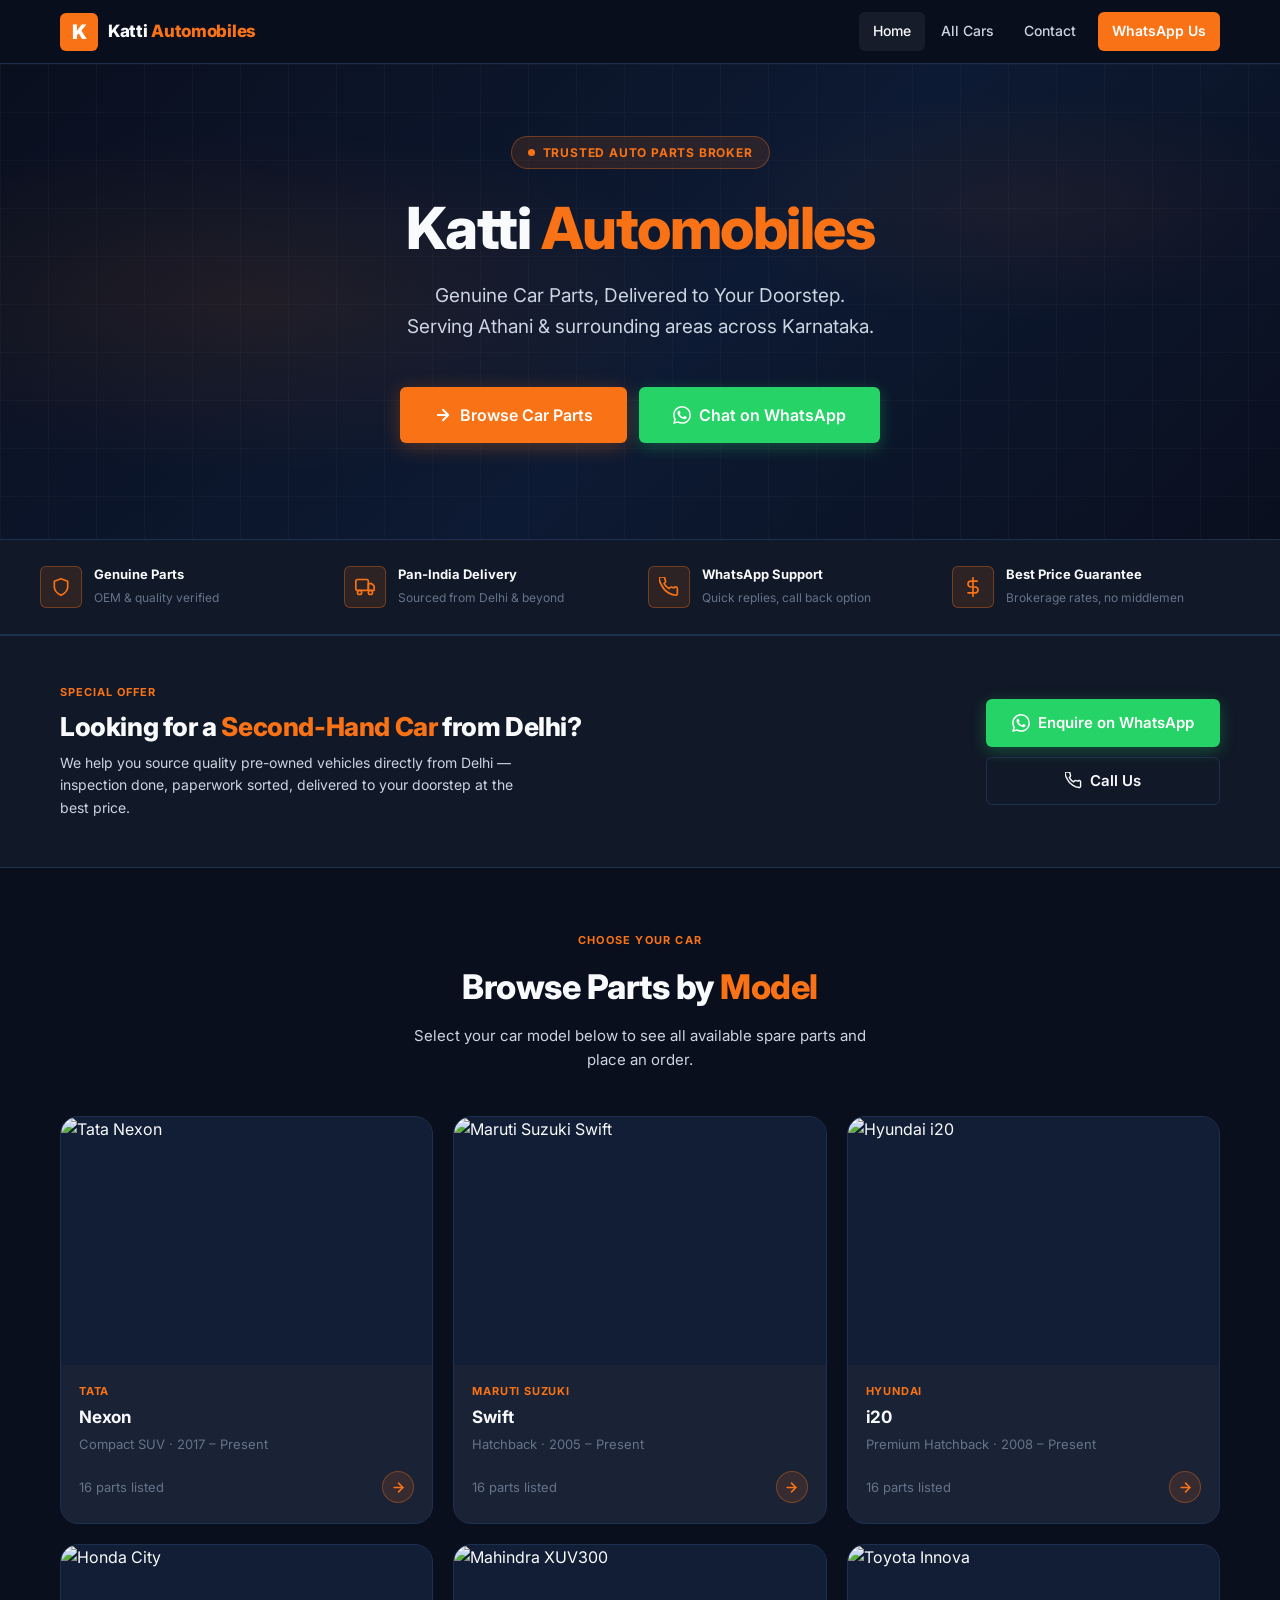
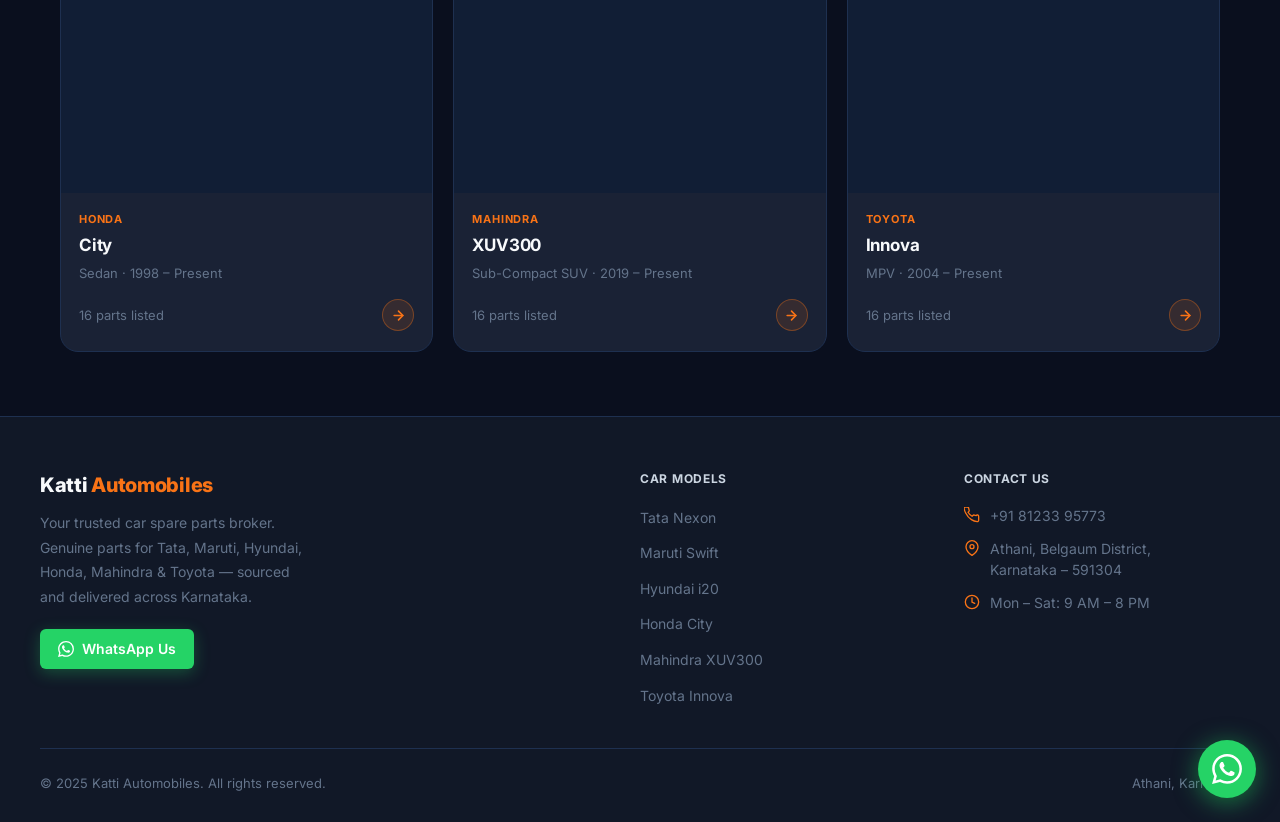
==== index.html @ c4cd8be2 "Initial commit — Katti Automobiles static website Complete mobile-first spare parts brokerage site f" ====
<!DOCTYPE html>
<html lang="en">
<head>
  <meta charset="UTF-8">
  <meta name="viewport" content="width=device-width, initial-scale=1.0">
  <title>Katti Automobiles — Genuine Car Parts, Delivered to Your Doorstep</title>
  <meta name="description" content="Katti Automobiles — your trusted source for genuine car spare parts in Athani, Karnataka. Tata Nexon, Maruti Swift, Hyundai i20, Honda City, Mahindra XUV300, Toyota Innova parts. Fast delivery, great prices.">

  <!-- Open Graph for WhatsApp link previews -->
  <meta property="og:title"       content="Katti Automobiles — Car Spare Parts">
  <meta property="og:description" content="Genuine spare parts for Tata, Maruti, Hyundai, Honda, Mahindra & Toyota. Order on WhatsApp.">
  <meta property="og:type"        content="website">

  <link rel="preconnect" href="https://fonts.googleapis.com">
  <link rel="preconnect" href="https://fonts.gstatic.com" crossorigin>
  <link rel="stylesheet" href="style.css">
</head>
<body>

  <!-- ════════════════════════════════════════════════
       NAVIGATION
  ════════════════════════════════════════════════ -->
  <nav class="nav" role="navigation" aria-label="Main navigation">
    <div class="nav-inner">

      <a href="index.html" class="nav-logo" aria-label="Katti Automobiles — Home">
        <div class="nav-logo-icon" aria-hidden="true">K</div>
        <span class="nav-logo-name">Katti <em>Automobiles</em></span>
      </a>

      <button class="nav-toggle" id="navToggle" aria-label="Toggle menu" aria-expanded="false" aria-controls="navLinks">
        <span></span><span></span><span></span>
      </button>

      <div class="nav-links" id="navLinks" role="menubar">
        <a href="index.html" class="active" role="menuitem">Home</a>
        <a href="#all-cars"              role="menuitem">All Cars</a>
        <a href="#contact"               role="menuitem">Contact</a>
        <!-- REPLACE href with your real WhatsApp number: wa.me/91XXXXXXXXXX -->
        <a href="https://wa.me/918123395773?text=Hi%2C%20I%20need%20help%20with%20a%20car%20part."
           class="nav-cta" target="_blank" rel="noopener" role="menuitem">
          WhatsApp Us
        </a>
      </div>

    </div>
  </nav>


  <!-- ════════════════════════════════════════════════
       HERO
  ════════════════════════════════════════════════ -->
  <header class="hero">
    <div class="hero-body">
      <div class="hero-badge">
        <span class="hero-badge-dot"></span>
        Trusted Auto Parts Broker
      </div>

      <h1>Katti <span>Automobiles</span></h1>

      <p class="hero-tagline">
        Genuine Car Parts, Delivered to Your Doorstep.<br>
        Serving Athani &amp; surrounding areas across Karnataka.
      </p>

      <div class="hero-actions">
        <a href="#all-cars" class="btn btn-primary btn-lg">
          <!-- Arrow icon -->
          <svg width="18" height="18" viewBox="0 0 24 24" fill="none" stroke="currentColor" stroke-width="2.5" stroke-linecap="round" stroke-linejoin="round" aria-hidden="true">
            <line x1="5" y1="12" x2="19" y2="12"/>
            <polyline points="12 5 19 12 12 19"/>
          </svg>
          Browse Car Parts
        </a>
        <!-- REPLACE with your real WhatsApp number -->
        <a href="https://wa.me/918123395773?text=Hi%2C%20I%20need%20a%20car%20part.%20Can%20you%20help%3F"
           class="btn btn-whatsapp btn-lg" target="_blank" rel="noopener">
          <svg viewBox="0 0 24 24" fill="currentColor" width="18" height="18" aria-hidden="true">
            <path d="M17.472 14.382c-.297-.149-1.758-.867-2.03-.967-.273-.099-.471-.148-.67.15-.197.297-.767.966-.94 1.164-.173.199-.347.223-.644.075-.297-.15-1.255-.463-2.39-1.475-.883-.788-1.48-1.761-1.653-2.059-.173-.297-.018-.458.13-.606.134-.133.298-.347.446-.52.149-.174.198-.298.298-.497.099-.198.05-.371-.025-.52-.075-.149-.669-1.612-.916-2.207-.242-.579-.487-.5-.669-.51-.173-.008-.371-.01-.57-.01-.198 0-.52.074-.792.372-.272.297-1.04 1.016-1.04 2.479 0 1.462 1.065 2.875 1.213 3.074.149.198 2.096 3.2 5.077 4.487.709.306 1.262.489 1.694.625.712.227 1.36.195 1.871.118.571-.085 1.758-.719 2.006-1.413.248-.694.248-1.289.173-1.413-.074-.124-.272-.198-.57-.347m-5.421 7.403h-.004a9.87 9.87 0 01-5.031-1.378l-.361-.214-3.741.982.998-3.648-.235-.374a9.86 9.86 0 01-1.51-5.26c.001-5.45 4.436-9.884 9.888-9.884 2.64 0 5.122 1.03 6.988 2.898a9.825 9.825 0 012.893 6.994c-.003 5.45-4.437 9.884-9.885 9.884m8.413-18.297A11.815 11.815 0 0012.05 0C5.495 0 .16 5.335.157 11.892c0 2.096.547 4.142 1.588 5.945L.057 24l6.305-1.654a11.882 11.882 0 005.683 1.448h.005c6.554 0 11.89-5.335 11.893-11.893a11.821 11.821 0 00-3.48-8.413z"/>
          </svg>
          Chat on WhatsApp
        </a>
      </div>
    </div>
  </header>


  <!-- ════════════════════════════════════════════════
       TRUST STRIP
  ════════════════════════════════════════════════ -->
  <section class="trust-strip" aria-label="Why choose us">
    <div class="trust-inner">

      <div class="trust-item">
        <div class="trust-icon" aria-hidden="true">
          <svg viewBox="0 0 24 24" fill="none" stroke="currentColor" stroke-width="2" stroke-linecap="round" stroke-linejoin="round">
            <path d="M12 22s8-4 8-10V5l-8-3-8 3v7c0 6 8 10 8 10z"/>
          </svg>
        </div>
        <div class="trust-text">
          <strong>Genuine Parts</strong>
          <span>OEM &amp; quality verified</span>
        </div>
      </div>

      <div class="trust-item">
        <div class="trust-icon" aria-hidden="true">
          <svg viewBox="0 0 24 24" fill="none" stroke="currentColor" stroke-width="2" stroke-linecap="round" stroke-linejoin="round">
            <rect x="1" y="3" width="15" height="13" rx="2"/><polygon points="16 8 20 8 23 11 23 16 16 16 16 8"/>
            <circle cx="5.5" cy="18.5" r="2.5"/><circle cx="18.5" cy="18.5" r="2.5"/>
          </svg>
        </div>
        <div class="trust-text">
          <strong>Pan-India Delivery</strong>
          <span>Sourced from Delhi &amp; beyond</span>
        </div>
      </div>

      <div class="trust-item">
        <div class="trust-icon" aria-hidden="true">
          <svg viewBox="0 0 24 24" fill="none" stroke="currentColor" stroke-width="2" stroke-linecap="round" stroke-linejoin="round">
            <path d="M22 16.92v3a2 2 0 01-2.18 2 19.79 19.79 0 01-8.63-3.07A19.5 19.5 0 013.07 9.8a19.79 19.79 0 01-3.07-8.68A2 2 0 012 0h3a2 2 0 012 1.72 12.84 12.84 0 00.7 2.81 2 2 0 01-.45 2.11L6.09 7.91a16 16 0 006 6l1.27-1.27a2 2 0 012.11-.45 12.84 12.84 0 002.81.7A2 2 0 0122 14v2.92z"/>
          </svg>
        </div>
        <div class="trust-text">
          <strong>WhatsApp Support</strong>
          <span>Quick replies, call back option</span>
        </div>
      </div>

      <div class="trust-item">
        <div class="trust-icon" aria-hidden="true">
          <svg viewBox="0 0 24 24" fill="none" stroke="currentColor" stroke-width="2" stroke-linecap="round" stroke-linejoin="round">
            <line x1="12" y1="1" x2="12" y2="23"/><path d="M17 5H9.5a3.5 3.5 0 000 7h5a3.5 3.5 0 010 7H6"/>
          </svg>
        </div>
        <div class="trust-text">
          <strong>Best Price Guarantee</strong>
          <span>Brokerage rates, no middlemen</span>
        </div>
      </div>

    </div>
  </section>


  <!-- ════════════════════════════════════════════════
       SECOND-HAND CAR BANNER
  ════════════════════════════════════════════════ -->
  <section class="banner-outer" id="used-cars" aria-label="Second-hand cars from Delhi">
    <div class="banner-inner">
      <div>
        <div class="banner-label">Special Offer</div>
        <h2>Looking for a <span>Second-Hand Car</span> from Delhi?</h2>
        <p>
          We help you source quality pre-owned vehicles directly from Delhi — inspection done,
          paperwork sorted, delivered to your doorstep at the best price.
        </p>
      </div>
      <div class="banner-actions">
        <!-- REPLACE with your real WhatsApp number -->
        <a href="https://wa.me/918123395773?text=Hi%2C%20I'm%20looking%20for%20a%20second-hand%20car%20from%20Delhi.%20Can%20you%20help%3F"
           class="btn btn-whatsapp" target="_blank" rel="noopener">
          <svg viewBox="0 0 24 24" fill="currentColor" width="18" height="18" aria-hidden="true">
            <path d="M17.472 14.382c-.297-.149-1.758-.867-2.03-.967-.273-.099-.471-.148-.67.15-.197.297-.767.966-.94 1.164-.173.199-.347.223-.644.075-.297-.15-1.255-.463-2.39-1.475-.883-.788-1.48-1.761-1.653-2.059-.173-.297-.018-.458.13-.606.134-.133.298-.347.446-.52.149-.174.198-.298.298-.497.099-.198.05-.371-.025-.52-.075-.149-.669-1.612-.916-2.207-.242-.579-.487-.5-.669-.51-.173-.008-.371-.01-.57-.01-.198 0-.52.074-.792.372-.272.297-1.04 1.016-1.04 2.479 0 1.462 1.065 2.875 1.213 3.074.149.198 2.096 3.2 5.077 4.487.709.306 1.262.489 1.694.625.712.227 1.36.195 1.871.118.571-.085 1.758-.719 2.006-1.413.248-.694.248-1.289.173-1.413-.074-.124-.272-.198-.57-.347m-5.421 7.403h-.004a9.87 9.87 0 01-5.031-1.378l-.361-.214-3.741.982.998-3.648-.235-.374a9.86 9.86 0 01-1.51-5.26c.001-5.45 4.436-9.884 9.888-9.884 2.64 0 5.122 1.03 6.988 2.898a9.825 9.825 0 012.893 6.994c-.003 5.45-4.437 9.884-9.885 9.884m8.413-18.297A11.815 11.815 0 0012.05 0C5.495 0 .16 5.335.157 11.892c0 2.096.547 4.142 1.588 5.945L.057 24l6.305-1.654a11.882 11.882 0 005.683 1.448h.005c6.554 0 11.89-5.335 11.893-11.893a11.821 11.821 0 00-3.48-8.413z"/>
          </svg>
          Enquire on WhatsApp
        </a>
        <!-- REPLACE +91 81233 95773 with real number -->
        <a href="tel:+918123395773" class="btn btn-outline">
          <svg viewBox="0 0 24 24" fill="none" stroke="currentColor" stroke-width="2" stroke-linecap="round" width="17" height="17" aria-hidden="true">
            <path d="M22 16.92v3a2 2 0 01-2.18 2 19.79 19.79 0 01-8.63-3.07A19.5 19.5 0 013.07 9.8a19.79 19.79 0 01-3.07-8.68A2 2 0 012 0h3a2 2 0 012 1.72 12.84 12.84 0 00.7 2.81 2 2 0 01-.45 2.11L6.09 7.91a16 16 0 006 6l1.27-1.27a2 2 0 012.11-.45 12.84 12.84 0 002.81.7A2 2 0 0122 14v2.92z"/>
          </svg>
          Call Us
        </a>
      </div>
    </div>
  </section>


  <!-- ════════════════════════════════════════════════
       CAR MODELS GRID
  ════════════════════════════════════════════════ -->
  <section class="cars-section" id="all-cars" aria-label="Browse by car model">
    <div class="section-header">
      <div class="section-label">Choose your car</div>
      <h2>Browse Parts by <span>Model</span></h2>
      <p>Select your car model below to see all available spare parts and place an order.</p>
    </div>

    <!-- Car cards are injected here by script.js → buildCarGrid() -->
    <div class="cars-grid" id="carGrid" aria-label="Car models list"></div>
  </section>


  <!-- ════════════════════════════════════════════════
       FOOTER
  ════════════════════════════════════════════════ -->
  <footer class="footer" id="contact">
    <div class="footer-grid">

      <!-- Brand -->
      <div>
        <div class="footer-brand-name">Katti <em>Automobiles</em></div>
        <p class="footer-desc">
          Your trusted car spare parts broker. Genuine parts for Tata, Maruti, Hyundai, Honda,
          Mahindra &amp; Toyota — sourced and delivered across Karnataka.
        </p>
        <!-- REPLACE with real WhatsApp number -->
        <a href="https://wa.me/918123395773" class="btn btn-whatsapp btn-sm" target="_blank" rel="noopener">
          <svg viewBox="0 0 24 24" fill="currentColor" width="16" height="16" aria-hidden="true">
            <path d="M17.472 14.382c-.297-.149-1.758-.867-2.03-.967-.273-.099-.471-.148-.67.15-.197.297-.767.966-.94 1.164-.173.199-.347.223-.644.075-.297-.15-1.255-.463-2.39-1.475-.883-.788-1.48-1.761-1.653-2.059-.173-.297-.018-.458.13-.606.134-.133.298-.347.446-.52.149-.174.198-.298.298-.497.099-.198.05-.371-.025-.52-.075-.149-.669-1.612-.916-2.207-.242-.579-.487-.5-.669-.51-.173-.008-.371-.01-.57-.01-.198 0-.52.074-.792.372-.272.297-1.04 1.016-1.04 2.479 0 1.462 1.065 2.875 1.213 3.074.149.198 2.096 3.2 5.077 4.487.709.306 1.262.489 1.694.625.712.227 1.36.195 1.871.118.571-.085 1.758-.719 2.006-1.413.248-.694.248-1.289.173-1.413-.074-.124-.272-.198-.57-.347m-5.421 7.403h-.004a9.87 9.87 0 01-5.031-1.378l-.361-.214-3.741.982.998-3.648-.235-.374a9.86 9.86 0 01-1.51-5.26c.001-5.45 4.436-9.884 9.888-9.884 2.64 0 5.122 1.03 6.988 2.898a9.825 9.825 0 012.893 6.994c-.003 5.45-4.437 9.884-9.885 9.884m8.413-18.297A11.815 11.815 0 0012.05 0C5.495 0 .16 5.335.157 11.892c0 2.096.547 4.142 1.588 5.945L.057 24l6.305-1.654a11.882 11.882 0 005.683 1.448h.005c6.554 0 11.89-5.335 11.893-11.893a11.821 11.821 0 00-3.48-8.413z"/>
          </svg>
          WhatsApp Us
        </a>
      </div>

      <!-- Quick links -->
      <div class="footer-col">
        <h4>Car Models</h4>
        <ul class="footer-links-list">
          <li><a href="car.html?model=tata-nexon">Tata Nexon</a></li>
          <li><a href="car.html?model=maruti-swift">Maruti Swift</a></li>
          <li><a href="car.html?model=hyundai-i20">Hyundai i20</a></li>
          <li><a href="car.html?model=honda-city">Honda City</a></li>
          <li><a href="car.html?model=mahindra-xuv300">Mahindra XUV300</a></li>
          <li><a href="car.html?model=toyota-innova">Toyota Innova</a></li>
        </ul>
      </div>

      <!-- Contact -->
      <div class="footer-col">
        <h4>Contact Us</h4>
        <ul class="footer-contact-list">
          <li class="footer-contact-item">
            <svg viewBox="0 0 24 24" fill="none" stroke="currentColor" stroke-width="2" stroke-linecap="round" aria-hidden="true">
              <path d="M22 16.92v3a2 2 0 01-2.18 2 19.79 19.79 0 01-8.63-3.07A19.5 19.5 0 013.07 9.8a19.79 19.79 0 01-3.07-8.68A2 2 0 012 0h3a2 2 0 012 1.72 12.84 12.84 0 00.7 2.81 2 2 0 01-.45 2.11L6.09 7.91a16 16 0 006 6l1.27-1.27a2 2 0 012.11-.45 12.84 12.84 0 002.81.7A2 2 0 0122 14v2.92z"/>
            </svg>
            <!-- REPLACE with real phone number -->
            <a href="tel:+918123395773">+91 81233 95773</a>
          </li>
          <li class="footer-contact-item">
            <svg viewBox="0 0 24 24" fill="none" stroke="currentColor" stroke-width="2" stroke-linecap="round" stroke-linejoin="round" aria-hidden="true">
              <path d="M21 10c0 7-9 13-9 13s-9-6-9-13a9 9 0 0118 0z"/><circle cx="12" cy="10" r="3"/>
            </svg>
            Athani, Belgaum District,<br>Karnataka – 591304
          </li>
          <li class="footer-contact-item">
            <svg viewBox="0 0 24 24" fill="none" stroke="currentColor" stroke-width="2" stroke-linecap="round" aria-hidden="true">
              <circle cx="12" cy="12" r="10"/><polyline points="12 6 12 12 16 14"/>
            </svg>
            Mon – Sat: 9 AM – 8 PM
          </li>
        </ul>
      </div>

    </div>

    <div class="footer-bottom">
      <p class="footer-copy">&copy; 2025 Katti Automobiles. All rights reserved.</p>
      <p class="footer-copy">Athani, Karnataka</p>
    </div>
  </footer>

  <!-- Modal and WhatsApp float button are injected by script.js -->
  <script src="script.js"></script>
</body>
</html>
---- style.css ----
/* ============================================================
   Katti Automobiles — style.css
   Color scheme: Dark navy + Orange accent (automotive/trustworthy)
   Mobile-first design for customers in Athani, Karnataka
   ============================================================ */

@import url('https://fonts.googleapis.com/css2?family=Inter:wght@400;500;600;700;800&display=swap');

/* ============================================================
   DESIGN TOKENS
   ============================================================ */
:root {
  --bg-primary:      #0a0f1e;
  --bg-secondary:    #111827;
  --bg-card:         #1a2235;
  --bg-input:        #0f172a;

  --accent:          #f97316;
  --accent-hover:    #ea580c;
  --accent-light:    rgba(249, 115, 22, 0.12);
  --accent-border:   rgba(249, 115, 22, 0.35);

  --text-primary:    #f8fafc;
  --text-secondary:  #cbd5e1;
  --text-muted:      #64748b;

  --border:          #1e3050;
  --success:         #22c55e;
  --success-bg:      rgba(34, 197, 94, 0.1);
  --success-border:  rgba(34, 197, 94, 0.25);
  --error:           #ef4444;
  --error-bg:        rgba(239, 68, 68, 0.1);
  --error-border:    rgba(239, 68, 68, 0.25);
  --whatsapp:        #25d366;
  --whatsapp-dark:   #128c7e;

  --shadow-sm:    0 2px 8px rgba(0, 0, 0, 0.3);
  --shadow:       0 4px 24px rgba(0, 0, 0, 0.45);
  --shadow-lg:    0 8px 40px rgba(0, 0, 0, 0.6);
  --shadow-orange: 0 4px 20px rgba(249, 115, 22, 0.3);

  --r-sm:  6px;
  --r:     12px;
  --r-lg:  18px;
  --r-xl:  24px;

  --nav-h: 64px;
  --max-w: 1200px;
}

/* ============================================================
   RESET & BASE
   ============================================================ */
*, *::before, *::after { box-sizing: border-box; margin: 0; padding: 0; }

html { scroll-behavior: smooth; -webkit-tap-highlight-color: transparent; }

body {
  font-family: 'Inter', system-ui, -apple-system, sans-serif;
  background: var(--bg-primary);
  color: var(--text-primary);
  line-height: 1.6;
  min-height: 100vh;
  overflow-x: hidden;
}

img { max-width: 100%; height: auto; display: block; }
a { color: inherit; text-decoration: none; }
button { cursor: pointer; font-family: inherit; border: none; background: none; }
ul, ol { list-style: none; }

/* ============================================================
   NAVIGATION
   ============================================================ */
.nav {
  position: sticky;
  top: 0;
  z-index: 200;
  height: var(--nav-h);
  background: rgba(10, 15, 30, 0.96);
  backdrop-filter: blur(16px);
  -webkit-backdrop-filter: blur(16px);
  border-bottom: 1px solid var(--border);
}

.nav-inner {
  max-width: var(--max-w);
  margin: 0 auto;
  padding: 0 20px;
  height: 100%;
  display: flex;
  align-items: center;
  justify-content: space-between;
  gap: 16px;
}

.nav-logo {
  display: flex;
  align-items: center;
  gap: 10px;
  flex-shrink: 0;
}

.nav-logo-icon {
  width: 38px;
  height: 38px;
  background: var(--accent);
  border-radius: var(--r-sm);
  display: grid;
  place-items: center;
  font-size: 20px;
  font-weight: 900;
  color: #fff;
  letter-spacing: -1px;
}

.nav-logo-name {
  font-size: 17px;
  font-weight: 800;
  letter-spacing: -0.3px;
  color: var(--text-primary);
}

.nav-logo-name em {
  color: var(--accent);
  font-style: normal;
}

.nav-links {
  display: flex;
  align-items: center;
  gap: 2px;
}

.nav-links a {
  padding: 8px 14px;
  border-radius: var(--r-sm);
  font-size: 14px;
  font-weight: 500;
  color: var(--text-secondary);
  transition: color 0.2s, background 0.2s;
  white-space: nowrap;
}

.nav-links a:hover, .nav-links a.active {
  color: var(--text-primary);
  background: rgba(255,255,255,0.06);
}

.nav-links .nav-cta {
  background: var(--accent);
  color: #fff;
  font-weight: 600;
  margin-left: 6px;
  transition: background 0.2s, transform 0.15s;
}
.nav-links .nav-cta:hover { background: var(--accent-hover); transform: translateY(-1px); }

/* Hamburger — mobile only */
.nav-toggle {
  display: none;
  flex-direction: column;
  gap: 5px;
  padding: 8px;
}
.nav-toggle span {
  display: block;
  width: 22px;
  height: 2px;
  background: var(--text-primary);
  border-radius: 2px;
  transition: all 0.3s;
}

@media (max-width: 640px) {
  .nav-toggle { display: flex; }
  .nav-links {
    display: none;
    position: fixed;
    top: var(--nav-h);
    left: 0;
    right: 0;
    background: var(--bg-secondary);
    border-bottom: 1px solid var(--border);
    flex-direction: column;
    padding: 12px 16px 20px;
    gap: 2px;
    box-shadow: var(--shadow);
  }
  .nav-links.open { display: flex; }
  .nav-links a { width: 100%; padding: 13px 16px; font-size: 15px; border-radius: var(--r-sm); }
  .nav-links .nav-cta { margin-left: 0; margin-top: 8px; }
}

/* ============================================================
   BUTTONS
   ============================================================ */
.btn {
  display: inline-flex;
  align-items: center;
  justify-content: center;
  gap: 8px;
  padding: 13px 26px;
  border-radius: var(--r-sm);
  font-size: 15px;
  font-weight: 600;
  line-height: 1;
  cursor: pointer;
  transition: all 0.2s;
  border: none;
  min-height: 48px;
  white-space: nowrap;
  font-family: inherit;
}

.btn-primary {
  background: var(--accent);
  color: #fff;
  box-shadow: var(--shadow-orange);
}
.btn-primary:hover { background: var(--accent-hover); transform: translateY(-2px); box-shadow: 0 6px 28px rgba(249,115,22,0.45); }
.btn-primary:active { transform: translateY(0); }

.btn-outline {
  background: transparent;
  color: var(--text-primary);
  border: 1.5px solid var(--border);
}
.btn-outline:hover { border-color: var(--accent); color: var(--accent); background: var(--accent-light); }

.btn-ghost {
  background: rgba(255,255,255,0.06);
  color: var(--text-secondary);
}
.btn-ghost:hover { background: rgba(255,255,255,0.1); color: var(--text-primary); }

.btn-whatsapp {
  background: var(--whatsapp);
  color: #fff;
  box-shadow: 0 4px 16px rgba(37,211,102,0.3);
}
.btn-whatsapp:hover { background: var(--whatsapp-dark); transform: translateY(-2px); box-shadow: 0 6px 24px rgba(37,211,102,0.45); }

.btn-sm { padding: 9px 18px; font-size: 14px; min-height: 40px; }
.btn-lg { padding: 16px 34px; font-size: 16px; min-height: 56px; }
.btn-full { width: 100%; }

/* ============================================================
   HERO — Homepage
   ============================================================ */
.hero {
  position: relative;
  padding: 72px 20px 96px;
  text-align: center;
  overflow: hidden;
  background: linear-gradient(135deg, #0a0f1e 0%, #0d1a33 55%, #0a0f1e 100%);
}

.hero::before {
  content: '';
  position: absolute;
  inset: 0;
  background-image:
    radial-gradient(ellipse 60% 60% at 20% 50%, rgba(249,115,22,0.09) 0%, transparent 60%),
    radial-gradient(ellipse 40% 40% at 80% 30%, rgba(249,115,22,0.06) 0%, transparent 60%);
  pointer-events: none;
}

.hero::after {
  content: '';
  position: absolute;
  inset: 0;
  background-image:
    linear-gradient(rgba(255,255,255,0.025) 1px, transparent 1px),
    linear-gradient(90deg, rgba(255,255,255,0.025) 1px, transparent 1px);
  background-size: 48px 48px;
  pointer-events: none;
}

.hero-body {
  position: relative;
  z-index: 1;
  max-width: 680px;
  margin: 0 auto;
}

.hero-badge {
  display: inline-flex;
  align-items: center;
  gap: 8px;
  background: var(--accent-light);
  border: 1px solid var(--accent-border);
  border-radius: 100px;
  padding: 6px 16px;
  font-size: 12px;
  font-weight: 700;
  color: var(--accent);
  letter-spacing: 0.8px;
  text-transform: uppercase;
  margin-bottom: 28px;
}

.hero-badge-dot {
  width: 7px;
  height: 7px;
  background: var(--accent);
  border-radius: 50%;
  animation: blink 2s ease-in-out infinite;
}

@keyframes blink {
  0%, 100% { opacity: 1; }
  50%       { opacity: 0.35; }
}

.hero h1 {
  font-size: clamp(30px, 6.5vw, 58px);
  font-weight: 800;
  letter-spacing: -1.5px;
  line-height: 1.08;
  margin-bottom: 20px;
  color: var(--text-primary);
}

.hero h1 span { color: var(--accent); }

.hero-tagline {
  font-size: clamp(15px, 2.5vw, 19px);
  color: var(--text-secondary);
  max-width: 480px;
  margin: 0 auto 44px;
  font-weight: 400;
  line-height: 1.65;
}

.hero-actions {
  display: flex;
  gap: 12px;
  justify-content: center;
  flex-wrap: wrap;
}

/* ============================================================
   TRUST STRIP
   ============================================================ */
.trust-strip {
  background: var(--bg-secondary);
  border-top: 1px solid var(--border);
  border-bottom: 1px solid var(--border);
  padding: 24px 20px;
}

.trust-inner {
  max-width: var(--max-w);
  margin: 0 auto;
  display: grid;
  grid-template-columns: repeat(4, 1fr);
  gap: 16px;
}

.trust-item {
  display: flex;
  align-items: center;
  gap: 12px;
}

.trust-icon {
  width: 42px;
  height: 42px;
  background: var(--accent-light);
  border: 1px solid var(--accent-border);
  border-radius: var(--r-sm);
  display: grid;
  place-items: center;
  flex-shrink: 0;
}

.trust-icon svg { width: 20px; height: 20px; color: var(--accent); }

.trust-text strong { display: block; font-size: 13px; font-weight: 700; color: var(--text-primary); }
.trust-text span   { font-size: 12px; color: var(--text-muted); }

@media (max-width: 768px) { .trust-inner { grid-template-columns: repeat(2, 1fr); } }
@media (max-width: 400px) { .trust-inner { grid-template-columns: 1fr; gap: 12px; } }

/* ============================================================
   SECTION GENERIC
   ============================================================ */
.section {
  padding: 64px 20px;
  max-width: var(--max-w);
  margin: 0 auto;
}

.section-header {
  margin-bottom: 44px;
  text-align: center;
}

.section-label {
  font-size: 11px;
  font-weight: 700;
  letter-spacing: 1.2px;
  text-transform: uppercase;
  color: var(--accent);
  margin-bottom: 10px;
}

.section-header h2 {
  font-size: clamp(22px, 4vw, 34px);
  font-weight: 800;
  letter-spacing: -0.5px;
  margin-bottom: 10px;
}

.section-header h2 span { color: var(--accent); }

.section-header p {
  color: var(--text-secondary);
  font-size: 15px;
  max-width: 480px;
  margin: 0 auto;
}

/* ============================================================
   CARS GRID — Homepage
   ============================================================ */
.cars-section {
  padding: 64px 20px;
  max-width: var(--max-w);
  margin: 0 auto;
}

.cars-grid {
  display: grid;
  grid-template-columns: repeat(3, 1fr);
  gap: 20px;
}

.car-card {
  background: var(--bg-card);
  border: 1px solid var(--border);
  border-radius: var(--r-lg);
  overflow: hidden;
  transition: transform 0.25s, box-shadow 0.25s, border-color 0.25s;
  display: block;
  color: inherit;
}

.car-card:hover {
  transform: translateY(-5px);
  box-shadow: var(--shadow), 0 0 0 1px var(--accent-border);
  border-color: var(--accent-border);
}

.car-card:hover .car-card-img { transform: scale(1.05); }

.car-card-img-wrap {
  aspect-ratio: 3/2;
  overflow: hidden;
  background: #111e35;
}

.car-card-img {
  width: 100%;
  height: 100%;
  object-fit: cover;
  transition: transform 0.4s ease;
}

.car-card-body {
  padding: 18px 18px 20px;
}

.car-card-brand {
  font-size: 11px;
  font-weight: 700;
  letter-spacing: 0.8px;
  text-transform: uppercase;
  color: var(--accent);
  margin-bottom: 4px;
}

.car-card-model {
  font-size: 17px;
  font-weight: 700;
  color: var(--text-primary);
  margin-bottom: 3px;
  letter-spacing: -0.2px;
}

.car-card-type {
  font-size: 13px;
  color: var(--text-muted);
  margin-bottom: 16px;
}

.car-card-footer {
  display: flex;
  align-items: center;
  justify-content: space-between;
}

.car-card-parts {
  font-size: 13px;
  color: var(--text-muted);
}

.car-card-arrow {
  width: 32px;
  height: 32px;
  background: var(--accent-light);
  border: 1px solid var(--accent-border);
  border-radius: 50%;
  display: grid;
  place-items: center;
  transition: background 0.2s, transform 0.2s;
}

.car-card-arrow svg {
  width: 15px;
  height: 15px;
  color: var(--accent);
  transition: transform 0.2s;
}

.car-card:hover .car-card-arrow {
  background: var(--accent);
}
.car-card:hover .car-card-arrow svg {
  color: #fff;
  transform: translateX(2px);
}

@media (max-width: 768px) {
  .cars-grid { grid-template-columns: repeat(2, 1fr); gap: 14px; }
}
@media (max-width: 380px) {
  .cars-grid { grid-template-columns: 1fr; }
}

/* ============================================================
   SECOND-HAND CAR BANNER
   ============================================================ */
.banner-outer {
  background: var(--bg-secondary);
  border-top: 1px solid var(--border);
  border-bottom: 1px solid var(--border);
}

.banner-inner {
  max-width: var(--max-w);
  margin: 0 auto;
  padding: 48px 20px;
  display: grid;
  grid-template-columns: 1fr auto;
  align-items: center;
  gap: 32px;
}

.banner-label {
  font-size: 11px;
  font-weight: 700;
  letter-spacing: 1px;
  text-transform: uppercase;
  color: var(--accent);
  margin-bottom: 10px;
}

.banner-inner h2 {
  font-size: clamp(18px, 3.5vw, 26px);
  font-weight: 800;
  letter-spacing: -0.4px;
  margin-bottom: 8px;
  line-height: 1.25;
}

.banner-inner h2 span { color: var(--accent); }

.banner-inner p {
  color: var(--text-secondary);
  font-size: 14px;
  max-width: 480px;
}

.banner-actions {
  display: flex;
  flex-direction: column;
  gap: 10px;
  flex-shrink: 0;
}

@media (max-width: 640px) {
  .banner-inner {
    grid-template-columns: 1fr;
    padding: 36px 20px;
  }
  .banner-actions { flex-direction: row; flex-wrap: wrap; }
}

/* ============================================================
   CAR MODEL PAGE — Hero
   ============================================================ */
.model-page-hero {
  max-width: var(--max-w);
  margin: 0 auto;
  padding: 36px 20px 40px;
  display: grid;
  grid-template-columns: 1fr 1.1fr;
  gap: 48px;
  align-items: center;
}

.model-breadcrumb {
  display: flex;
  align-items: center;
  gap: 8px;
  font-size: 13px;
  color: var(--text-muted);
  margin-bottom: 20px;
  flex-wrap: wrap;
}
.model-breadcrumb a { color: var(--accent); }
.model-breadcrumb a:hover { text-decoration: underline; }
.model-breadcrumb .sep { opacity: 0.4; }

.model-info-label {
  font-size: 11px;
  font-weight: 700;
  letter-spacing: 1px;
  text-transform: uppercase;
  color: var(--accent);
  margin-bottom: 10px;
}

.model-info h1 {
  font-size: clamp(26px, 5vw, 44px);
  font-weight: 800;
  letter-spacing: -1px;
  line-height: 1.1;
  margin-bottom: 12px;
}

.model-info h1 span { color: var(--accent); }

.model-meta {
  display: flex;
  flex-wrap: wrap;
  gap: 10px;
  margin-bottom: 20px;
}

.model-tag {
  display: inline-flex;
  align-items: center;
  gap: 5px;
  background: var(--bg-card);
  border: 1px solid var(--border);
  border-radius: 100px;
  padding: 5px 12px;
  font-size: 12px;
  font-weight: 600;
  color: var(--text-secondary);
}

.model-desc {
  font-size: 14px;
  color: var(--text-muted);
  margin-bottom: 28px;
  line-height: 1.75;
}

.model-img-wrap {
  border-radius: var(--r-lg);
  overflow: hidden;
  background: var(--bg-card);
  border: 1px solid var(--border);
  aspect-ratio: 16/9;
}

.model-img-wrap img {
  width: 100%;
  height: 100%;
  object-fit: cover;
}

@media (max-width: 768px) {
  .model-page-hero {
    grid-template-columns: 1fr;
    gap: 28px;
    padding: 24px 20px 32px;
  }
}

/* ============================================================
   PARTS GRID — Car Model Page
   ============================================================ */
.parts-section {
  max-width: var(--max-w);
  margin: 0 auto;
  padding: 0 20px 72px;
}

.parts-section-head {
  display: flex;
  align-items: flex-end;
  justify-content: space-between;
  padding-bottom: 20px;
  border-bottom: 1px solid var(--border);
  margin-bottom: 24px;
  gap: 16px;
  flex-wrap: wrap;
}

.parts-section-head h2 {
  font-size: 18px;
  font-weight: 700;
}

.parts-count {
  font-size: 13px;
  color: var(--text-muted);
  padding: 4px 12px;
  background: var(--bg-card);
  border: 1px solid var(--border);
  border-radius: 100px;
}

.parts-grid {
  display: grid;
  grid-template-columns: repeat(4, 1fr);
  gap: 16px;
}

.part-card {
  background: var(--bg-card);
  border: 1px solid var(--border);
  border-radius: var(--r);
  overflow: hidden;
  display: flex;
  flex-direction: column;
  transition: transform 0.2s, box-shadow 0.2s, border-color 0.2s;
}

.part-card:hover {
  transform: translateY(-3px);
  box-shadow: var(--shadow-sm);
  border-color: var(--accent-border);
}

.part-card:hover .part-img { transform: scale(1.06); }

.part-img-wrap {
  aspect-ratio: 3/2;
  overflow: hidden;
  background: var(--bg-secondary);
}

.part-img {
  width: 100%;
  height: 100%;
  object-fit: cover;
  transition: transform 0.3s ease;
}

.part-body {
  padding: 12px 12px 14px;
  flex: 1;
  display: flex;
  flex-direction: column;
}

.part-name {
  font-size: 13px;
  font-weight: 600;
  color: var(--text-primary);
  margin-bottom: 10px;
  flex: 1;
  line-height: 1.4;
}

.part-btn {
  display: flex;
  align-items: center;
  justify-content: center;
  gap: 6px;
  width: 100%;
  padding: 9px 10px;
  background: var(--accent-light);
  border: 1px solid var(--accent-border);
  border-radius: var(--r-sm);
  color: var(--accent);
  font-size: 12px;
  font-weight: 700;
  cursor: pointer;
  transition: background 0.2s, color 0.2s, border-color 0.2s;
  min-height: 40px;
  font-family: inherit;
  letter-spacing: 0.2px;
}

.part-btn:hover {
  background: var(--accent);
  color: #fff;
  border-color: var(--accent);
}

.part-btn svg { width: 13px; height: 13px; }

@media (max-width: 768px) {
  .parts-grid { grid-template-columns: repeat(2, 1fr); gap: 12px; }
}

/* ============================================================
   ORDER MODAL
   ============================================================ */
.modal-overlay {
  position: fixed;
  inset: 0;
  background: rgba(0, 0, 0, 0.78);
  backdrop-filter: blur(6px);
  -webkit-backdrop-filter: blur(6px);
  z-index: 900;
  display: flex;
  align-items: flex-end;
  justify-content: center;
  opacity: 0;
  pointer-events: none;
  transition: opacity 0.25s;
}

.modal-overlay.active {
  opacity: 1;
  pointer-events: all;
}

.modal-sheet {
  background: var(--bg-secondary);
  border: 1px solid var(--border);
  border-radius: var(--r-xl) var(--r-xl) 0 0;
  width: 100%;
  max-width: 560px;
  max-height: 93vh;
  overflow-y: auto;
  transform: translateY(60px);
  transition: transform 0.32s cubic-bezier(0.34, 1.3, 0.64, 1);
  -webkit-overflow-scrolling: touch;
}

.modal-overlay.active .modal-sheet {
  transform: translateY(0);
}

/* On desktop, center as a dialog */
@media (min-width: 640px) {
  .modal-overlay { align-items: center; padding: 20px; }
  .modal-sheet {
    border-radius: var(--r-xl);
    max-height: 90vh;
  }
}

.modal-handle {
  width: 40px;
  height: 4px;
  background: var(--border);
  border-radius: 4px;
  margin: 14px auto 0;
  display: block;
}

@media (min-width: 640px) { .modal-handle { display: none; } }

.modal-top {
  position: relative;
  padding: 24px 24px 0;
}

.modal-title {
  font-size: 19px;
  font-weight: 800;
  margin-bottom: 4px;
  padding-right: 40px;
}

.modal-subtitle {
  font-size: 13px;
  color: var(--text-muted);
}

.modal-close-btn {
  position: absolute;
  top: 20px;
  right: 20px;
  width: 36px;
  height: 36px;
  background: var(--bg-card);
  border: 1px solid var(--border);
  border-radius: 50%;
  display: grid;
  place-items: center;
  cursor: pointer;
  color: var(--text-secondary);
  transition: background 0.2s, color 0.2s;
}

.modal-close-btn:hover { background: var(--border); color: var(--text-primary); }
.modal-close-btn svg { width: 16px; height: 16px; }

/* ============================================================
   ORDER FORM
   ============================================================ */
.order-form {
  padding: 20px 24px 28px;
}

.form-row-2 {
  display: grid;
  grid-template-columns: 1fr 1fr;
  gap: 14px;
}

@media (max-width: 480px) {
  .form-row-2 { grid-template-columns: 1fr; }
}

.form-group {
  margin-bottom: 14px;
}

.form-label {
  display: block;
  font-size: 12px;
  font-weight: 700;
  letter-spacing: 0.5px;
  text-transform: uppercase;
  color: var(--text-secondary);
  margin-bottom: 6px;
}

.form-label .req { color: var(--accent); margin-left: 2px; }

.form-input,
.form-textarea {
  width: 100%;
  background: var(--bg-input);
  border: 1.5px solid var(--border);
  border-radius: var(--r-sm);
  color: var(--text-primary);
  font-family: inherit;
  font-size: 15px;
  padding: 12px 14px;
  min-height: 48px;
  outline: none;
  transition: border-color 0.2s, box-shadow 0.2s;
  appearance: none;
  -webkit-appearance: none;
}

.form-textarea {
  min-height: 90px;
  resize: vertical;
}

.form-input:focus,
.form-textarea:focus {
  border-color: var(--accent);
  box-shadow: 0 0 0 3px var(--accent-light);
}

.form-input::placeholder,
.form-textarea::placeholder { color: var(--text-muted); }

.form-input[readonly] {
  background: rgba(249,115,22,0.06);
  border-color: rgba(249,115,22,0.25);
  color: var(--accent);
  font-weight: 600;
}

.form-hint {
  font-size: 12px;
  color: var(--text-muted);
  margin-top: 5px;
  line-height: 1.5;
}

.form-error-inline {
  font-size: 12px;
  color: var(--error);
  margin-top: 5px;
  display: none;
}
.form-error-inline.show { display: block; }

/* Form status messages */
.form-status {
  border-radius: var(--r-sm);
  padding: 16px;
  margin-bottom: 16px;
  display: none;
}

.form-status.success {
  background: var(--success-bg);
  border: 1px solid var(--success-border);
  color: var(--success);
  display: block;
}

.form-status.error {
  background: var(--error-bg);
  border: 1px solid var(--error-border);
  color: var(--error);
  display: block;
}

.form-status-title {
  font-size: 15px;
  font-weight: 700;
  margin-bottom: 4px;
}

.form-status-msg {
  font-size: 13px;
  opacity: 0.9;
  line-height: 1.5;
}

.submit-area {
  margin-top: 8px;
  display: flex;
  flex-direction: column;
  gap: 10px;
}

/* Button loading state */
.btn-loading {
  display: none;
  align-items: center;
  gap: 8px;
}

.spinner {
  width: 18px;
  height: 18px;
  border: 2px solid rgba(255,255,255,0.3);
  border-top-color: #fff;
  border-radius: 50%;
  animation: spin 0.65s linear infinite;
}

@keyframes spin { to { transform: rotate(360deg); } }

/* ============================================================
   FLOATING WHATSAPP BUTTON
   ============================================================ */
.wa-float {
  position: fixed;
  bottom: 24px;
  right: 24px;
  z-index: 400;
  width: 58px;
  height: 58px;
  background: var(--whatsapp);
  border-radius: 50%;
  display: grid;
  place-items: center;
  box-shadow: 0 4px 24px rgba(37,211,102,0.55), 0 2px 8px rgba(0,0,0,0.3);
  transition: transform 0.2s, background 0.2s, box-shadow 0.2s;
  text-decoration: none;
}

.wa-float:hover {
  background: var(--whatsapp-dark);
  transform: scale(1.1);
  box-shadow: 0 6px 32px rgba(37,211,102,0.65), 0 4px 12px rgba(0,0,0,0.3);
}

.wa-float svg { width: 30px; height: 30px; fill: #fff; }

.wa-float::after {
  content: '';
  position: absolute;
  inset: -4px;
  border-radius: 50%;
  border: 2px solid var(--whatsapp);
  opacity: 0;
  animation: wa-ping 2.5s ease-out infinite;
}

@keyframes wa-ping {
  0%   { transform: scale(0.9); opacity: 0.8; }
  80%  { transform: scale(1.4); opacity: 0; }
  100% { transform: scale(1.4); opacity: 0; }
}

/* ============================================================
   FOOTER
   ============================================================ */
.footer {
  background: var(--bg-secondary);
  border-top: 1px solid var(--border);
  padding: 52px 20px 28px;
}

.footer-grid {
  max-width: var(--max-w);
  margin: 0 auto;
  display: grid;
  grid-template-columns: 2fr 1fr 1fr;
  gap: 48px;
  margin-bottom: 40px;
}

.footer-brand-name {
  font-size: 20px;
  font-weight: 800;
  margin-bottom: 10px;
  letter-spacing: -0.3px;
}

.footer-brand-name em { color: var(--accent); font-style: normal; }

.footer-desc {
  font-size: 14px;
  color: var(--text-muted);
  line-height: 1.75;
  max-width: 270px;
  margin-bottom: 20px;
}

.footer-col h4 {
  font-size: 12px;
  font-weight: 700;
  letter-spacing: 0.7px;
  text-transform: uppercase;
  color: var(--text-secondary);
  margin-bottom: 16px;
}

.footer-links-list {
  display: flex;
  flex-direction: column;
  gap: 10px;
}

.footer-links-list a {
  font-size: 14px;
  color: var(--text-muted);
  transition: color 0.2s;
}

.footer-links-list a:hover { color: var(--accent); }

.footer-contact-list {
  display: flex;
  flex-direction: column;
  gap: 12px;
}

.footer-contact-item {
  display: flex;
  align-items: flex-start;
  gap: 10px;
  font-size: 14px;
  color: var(--text-muted);
  line-height: 1.5;
}

.footer-contact-item svg {
  width: 16px;
  height: 16px;
  color: var(--accent);
  flex-shrink: 0;
  margin-top: 2px;
}

.footer-bottom {
  max-width: var(--max-w);
  margin: 0 auto;
  padding-top: 24px;
  border-top: 1px solid var(--border);
  display: flex;
  align-items: center;
  justify-content: space-between;
  gap: 12px;
  flex-wrap: wrap;
}

.footer-copy {
  font-size: 13px;
  color: var(--text-muted);
}

@media (max-width: 768px) {
  .footer-grid { grid-template-columns: 1fr; gap: 32px; }
  .footer-bottom { flex-direction: column; text-align: center; }
}

/* ============================================================
   NOT FOUND / ERROR STATE (car page)
   ============================================================ */
.not-found {
  min-height: 55vh;
  display: flex;
  flex-direction: column;
  align-items: center;
  justify-content: center;
  text-align: center;
  padding: 40px 20px;
  gap: 16px;
}

.not-found-icon { font-size: 56px; }

.not-found h1 {
  font-size: 26px;
  font-weight: 700;
}

.not-found p {
  color: var(--text-muted);
  max-width: 360px;
  font-size: 15px;
}

/* ============================================================
   PAGE FADE-IN ANIMATION
   ============================================================ */
.page-load {
  animation: pageFade 0.35s ease both;
}

@keyframes pageFade {
  from { opacity: 0; transform: translateY(10px); }
  to   { opacity: 1; transform: translateY(0); }
}

/* ============================================================
   UTILITIES
   ============================================================ */
.visually-hidden {
  position: absolute;
  width: 1px;
  height: 1px;
  overflow: hidden;
  clip: rect(0 0 0 0);
  white-space: nowrap;
}

.text-accent { color: var(--accent); }
.mt-0 { margin-top: 0 !important; }
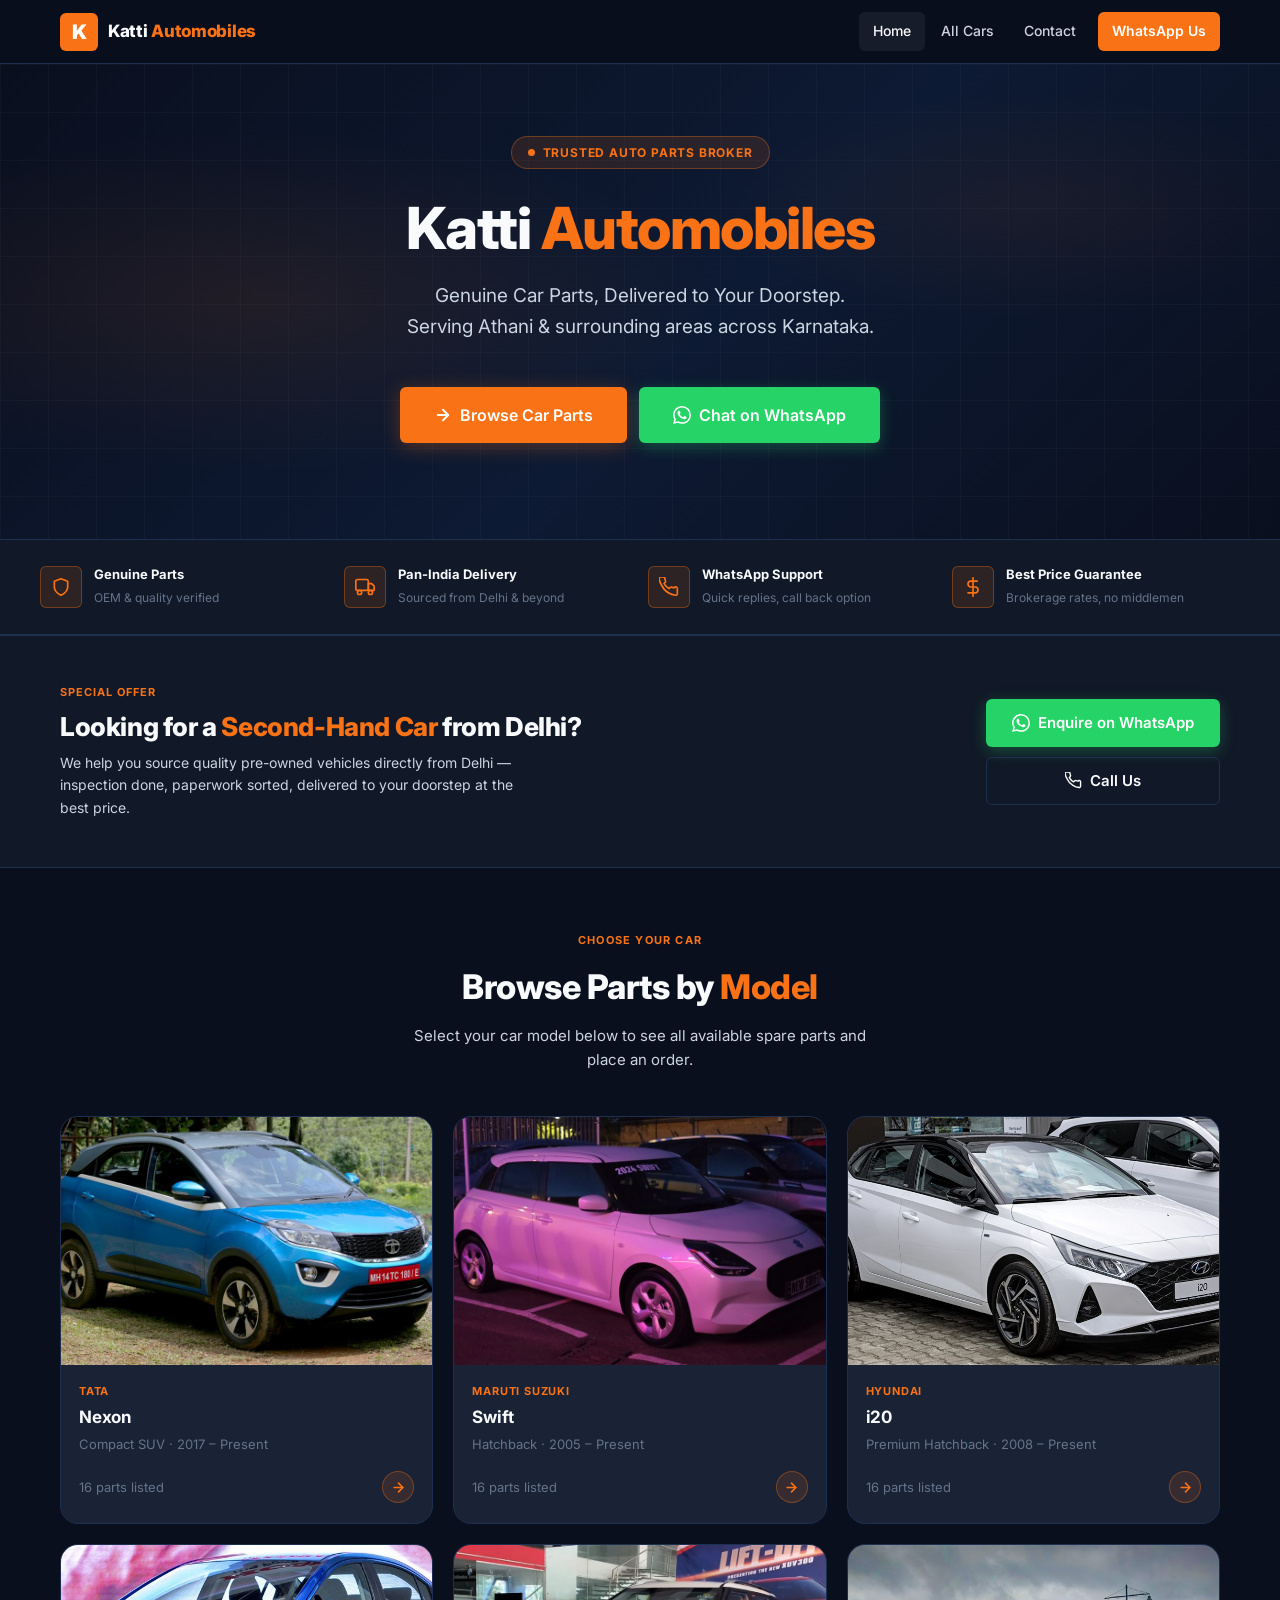
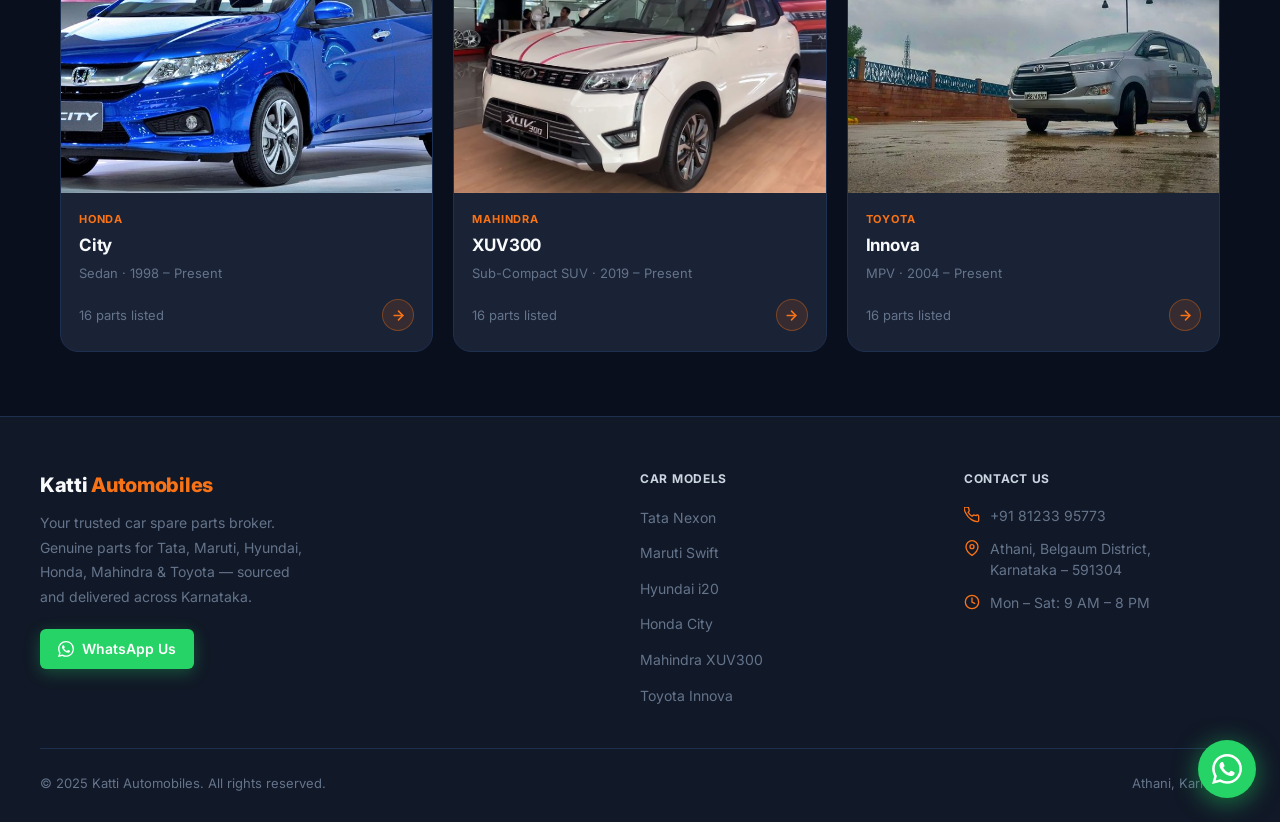
==== commit 1630d0e3: "Force script cache bust on mobile — add ?v=2 to script.js" ====
--- a/index.html
+++ b/index.html
@@ -60,7 +60,7 @@
       <h1>Katti <span>Automobiles</span></h1>
 
       <p class="hero-tagline">
-        Genuine Car Parts, Delivered to Your Doorstep.<br>
+        Genuine Car Parts, Delivered to Your Doorstep.
         Serving Athani &amp; surrounding areas across Karnataka.
       </p>
 
@@ -264,6 +264,6 @@
   </footer>
 
   <!-- Modal and WhatsApp float button are injected by script.js -->
-  <script src="script.js"></script>
+  <script src="script.js?v=2"></script>
 </body>
 </html>
--- a/style.css
+++ b/style.css
@@ -535,9 +535,6 @@
 @media (max-width: 768px) {
   .cars-grid { grid-template-columns: repeat(2, 1fr); gap: 14px; }
 }
-@media (max-width: 380px) {
-  .cars-grid { grid-template-columns: 1fr; }
-}
 
 /* ============================================================
    SECOND-HAND CAR BANNER
@@ -841,10 +838,13 @@
   width: 100%;
   max-width: 560px;
   max-height: 93vh;
-  overflow-y: auto;
+  max-height: 93dvh; /* shrinks when keyboard opens */
+  /* flex column so header stays fixed, only form scrolls */
+  display: flex;
+  flex-direction: column;
+  overflow: hidden;
   transform: translateY(60px);
   transition: transform 0.32s cubic-bezier(0.34, 1.3, 0.64, 1);
-  -webkit-overflow-scrolling: touch;
 }
 
 .modal-overlay.active .modal-sheet {
@@ -857,6 +857,7 @@
   .modal-sheet {
     border-radius: var(--r-xl);
     max-height: 90vh;
+    max-height: 90dvh;
   }
 }
 
@@ -867,13 +868,17 @@
   border-radius: 4px;
   margin: 14px auto 0;
   display: block;
+  flex-shrink: 0; /* never scroll the drag handle away */
 }
 
 @media (min-width: 640px) { .modal-handle { display: none; } }
 
 .modal-top {
   position: relative;
-  padding: 24px 24px 0;
+  padding: 20px 24px 18px;
+  border-bottom: 1px solid var(--border);
+  flex-shrink: 0; /* header stays fixed while form scrolls */
+  background: var(--bg-secondary);
 }
 
 .modal-title {
@@ -912,6 +917,14 @@
    ============================================================ */
 .order-form {
   padding: 20px 24px 28px;
+  /* scrollable body — header above stays fixed */
+  flex: 1;
+  min-height: 0; /* critical: lets flex child shrink & scroll */
+  overflow-y: auto;
+  -webkit-overflow-scrolling: touch;
+  overscroll-behavior: contain;
+  /* extra space above iOS home indicator */
+  padding-bottom: calc(28px + env(safe-area-inset-bottom, 0px));
 }
 
 .form-row-2 {
@@ -920,7 +933,9 @@
   gap: 14px;
 }
 
-@media (max-width: 480px) {
+/* Keep 2 columns for paired fields on mobile — saves vertical space.
+   Only collapse to 1 column on truly tiny screens. */
+@media (max-width: 320px) {
   .form-row-2 { grid-template-columns: 1fr; }
 }
 
@@ -1251,3 +1266,239 @@
 
 .text-accent { color: var(--accent); }
 .mt-0 { margin-top: 0 !important; }
+
+/* ============================================================
+   MOBILE-FIRST OVERRIDES
+   Targeted fixes for phones (≤ 640px) and very small phones (≤ 360px)
+   ============================================================ */
+
+/* ── Hero ──────────────────────────────────────────────── */
+@media (max-width: 640px) {
+  .hero {
+    padding: 44px 16px 52px;
+  }
+  .hero-badge {
+    font-size: 11px;
+    margin-bottom: 18px;
+  }
+  .hero h1 {
+    letter-spacing: -0.8px;
+    margin-bottom: 16px;
+  }
+  .hero-tagline {
+    margin-bottom: 28px;
+    font-size: 15px;
+  }
+  .hero-actions {
+    flex-direction: column;
+    align-items: stretch;
+    gap: 10px;
+    max-width: 100%;
+  }
+  .hero-actions .btn {
+    width: 100%;
+  }
+}
+
+/* ── Trust strip ────────────────────────────────────────── */
+@media (max-width: 640px) {
+  .trust-strip {
+    padding: 20px 16px;
+  }
+  .trust-inner {
+    gap: 12px;
+  }
+  .trust-icon {
+    width: 36px;
+    height: 36px;
+    flex-shrink: 0;
+  }
+  .trust-icon svg {
+    width: 17px;
+    height: 17px;
+  }
+  .trust-text strong {
+    font-size: 12px;
+  }
+  .trust-text span {
+    font-size: 11px;
+  }
+}
+
+/* ── Cars section ───────────────────────────────────────── */
+@media (max-width: 640px) {
+  .cars-section {
+    padding: 36px 16px 44px;
+  }
+  .section-header {
+    margin-bottom: 24px;
+  }
+  .section-header h2 {
+    font-size: 22px;
+  }
+  .section-header p {
+    font-size: 14px;
+  }
+}
+
+/* Car card body tighter on mobile */
+@media (max-width: 640px) {
+  .cars-grid {
+    gap: 12px;
+  }
+  .car-card-body {
+    padding: 13px 13px 15px;
+  }
+  .car-card-model {
+    font-size: 15px;
+  }
+  .car-card-type {
+    font-size: 12px;
+    margin-bottom: 12px;
+  }
+}
+
+/* ── Banner ─────────────────────────────────────────────── */
+@media (max-width: 640px) {
+  .banner-inner {
+    padding: 28px 16px 32px;
+    gap: 20px;
+  }
+  .banner-actions {
+    flex-direction: column;
+    width: 100%;
+  }
+  .banner-actions .btn {
+    width: 100%;
+    justify-content: center;
+  }
+  .banner-inner h2 {
+    font-size: 19px;
+  }
+  .banner-inner p {
+    font-size: 13px;
+  }
+}
+
+/* ── Car model page hero ────────────────────────────────── */
+@media (max-width: 768px) {
+  /* Show the car photo ABOVE the text on mobile */
+  .model-img-wrap {
+    order: -1;
+  }
+  .model-page-hero {
+    gap: 20px;
+    padding: 20px 16px 28px;
+  }
+  .model-info h1 {
+    font-size: clamp(22px, 6vw, 34px);
+  }
+  .model-desc {
+    font-size: 13px;
+  }
+}
+
+/* ── Parts section ──────────────────────────────────────── */
+@media (max-width: 640px) {
+  .parts-section {
+    padding: 0 14px 44px;
+  }
+  .parts-section-head {
+    margin-bottom: 16px;
+    padding-bottom: 14px;
+  }
+  .parts-section-head h2 {
+    font-size: 16px;
+  }
+  .part-card {
+    border-radius: var(--r-sm);
+  }
+  .part-body {
+    padding: 10px 10px 12px;
+  }
+  .part-name {
+    font-size: 12px;
+    margin-bottom: 8px;
+  }
+  .part-btn {
+    font-size: 11px;
+    padding: 8px 6px;
+    min-height: 36px;
+    gap: 4px;
+  }
+  .part-btn svg {
+    width: 11px;
+    height: 11px;
+    flex-shrink: 0;
+  }
+}
+
+/* ── Footer ─────────────────────────────────────────────── */
+@media (max-width: 640px) {
+  .footer {
+    padding: 36px 16px 24px;
+  }
+  .footer-grid {
+    gap: 24px;
+  }
+}
+
+/* ── Modal form ─────────────────────────────────────────── */
+@media (max-width: 480px) {
+  .modal-top {
+    padding: 16px 16px 14px;
+  }
+  .modal-title {
+    font-size: 16px;
+  }
+  .modal-subtitle {
+    font-size: 12px;
+  }
+  .order-form {
+    padding: 14px 14px calc(20px + env(safe-area-inset-bottom, 0px));
+  }
+  .form-group {
+    margin-bottom: 10px;
+  }
+  .form-row-2 {
+    gap: 10px;
+  }
+  .form-input,
+  .form-textarea {
+    font-size: 14px;
+    padding: 10px 12px;
+    min-height: 44px;
+  }
+  .form-textarea {
+    min-height: 70px;
+  }
+  .form-label {
+    font-size: 11px;
+    margin-bottom: 4px;
+  }
+  .submit-area {
+    margin-top: 4px;
+  }
+  #submitBtn {
+    min-height: 48px;
+    font-size: 15px;
+  }
+}
+
+/* ── Very small phones (≤ 360px) ────────────────────────── */
+@media (max-width: 360px) {
+  .nav-logo-name {
+    font-size: 15px;
+  }
+  /* Cars: 1 column on truly tiny screens */
+  .cars-grid {
+    grid-template-columns: 1fr;
+  }
+  /* Parts: 1 column on truly tiny screens */
+  .parts-grid {
+    grid-template-columns: 1fr;
+  }
+  .hero {
+    padding: 36px 14px 44px;
+  }
+}
